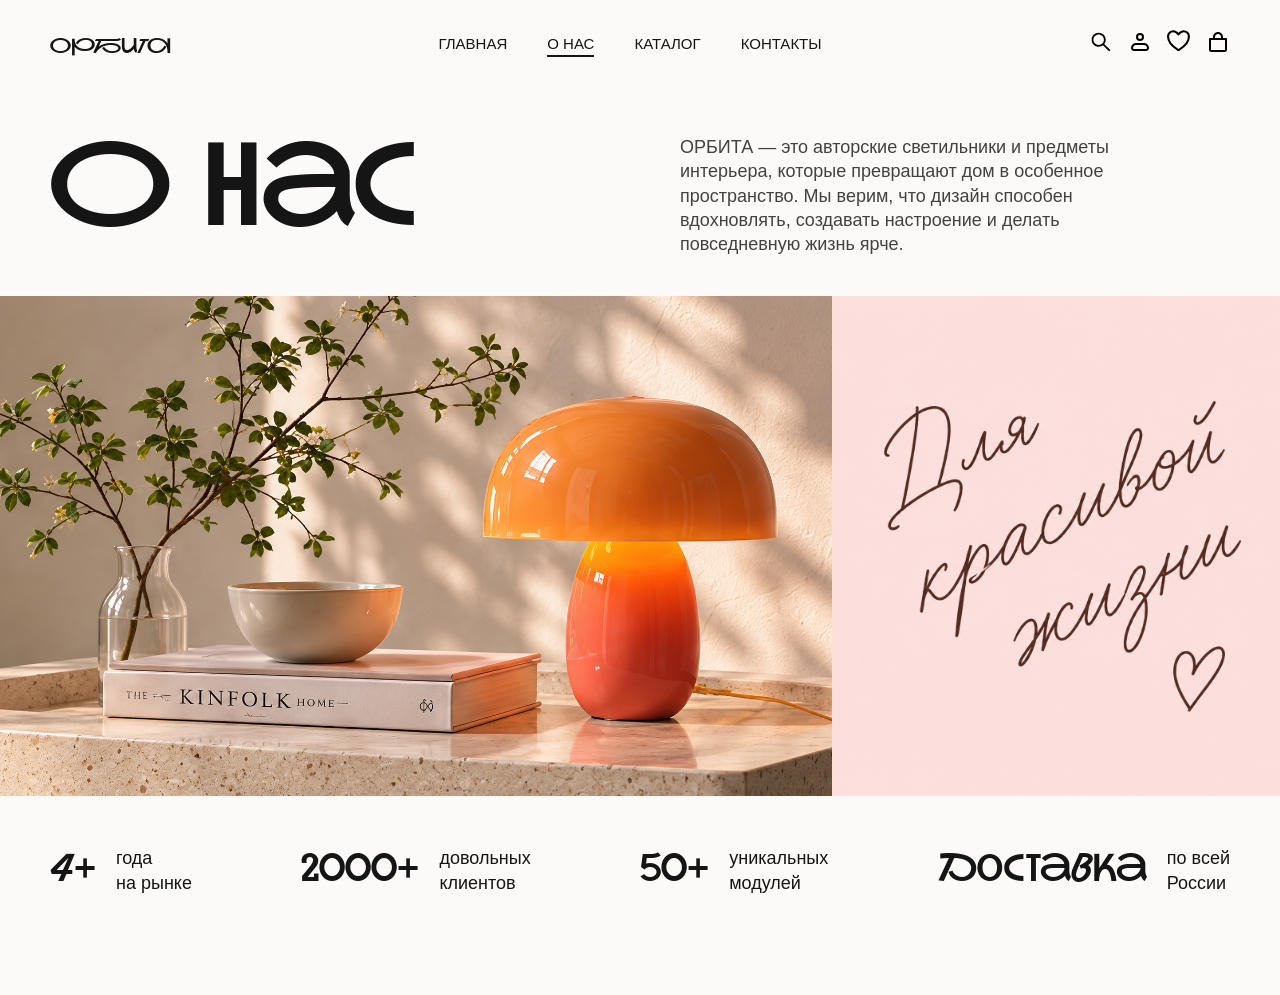
==== about.html @ 91ffb971 "first commit" ====
<!DOCTYPE html>
<html lang="en">
<head>
    <meta charset="UTF-8">
    <meta name="viewport" content="width=device-width, initial-scale=1.0">
    <link rel="stylesheet" href="./css/style.css">
    <title>Document</title>
</head>
<body>
    <header class="header">

        <a href="#" class="header-logo">
            Орбита
        </a>

        <button class="burger" type="button" aria-label="Открыть меню">
            <span class="burger-line"></span>
            <span class="burger-line"></span>
            <span class="burger-line"></span>
        </button>

        <nav class="header-menu">
            <ul class="header-menu-list">
                <li>
                    <a href="./index.html" class="header-menu-link title-small">Главная</a>
                </li>

                <li>
                    <a href="./about.html" class="header-menu-link title-small underlined">О нас</a>
                </li>

                <li>
                    <a href="./catalog.html" class="header-menu-link title-small">Каталог</a>
                </li>

                <li>
                    <a href="./contacts.html" class="header-menu-link title-small">Контакты</a>
                </li>
            </ul>
        </nav>

        <nav class="header-menu-icons">
            <ul class="header-menu-icons-list">
                <li class="header-menu-icons-item">
                    <a href="#" class="header-menu-icons-link">
                        <svg width="24" height="24" viewBox="0 0 16 16" fill="none" xmlns="http://www.w3.org/2000/svg">
                            <path d="M14.2125 13.3516L10.1547 9.29375C10.7844 8.47969 11.125 7.48438 11.125 6.4375C11.125 5.18438 10.6359 4.00937 9.75156 3.12344C8.86719 2.2375 7.68906 1.75 6.4375 1.75C5.18594 1.75 4.00781 2.23906 3.12344 3.12344C2.2375 4.00781 1.75 5.18438 1.75 6.4375C1.75 7.68906 2.23906 8.86719 3.12344 9.75156C4.00781 10.6375 5.18438 11.125 6.4375 11.125C7.48438 11.125 8.47813 10.7844 9.29219 10.1562L13.35 14.2125C13.3619 14.2244 13.376 14.2338 13.3916 14.2403C13.4071 14.2467 13.4238 14.2501 13.4406 14.2501C13.4575 14.2501 13.4741 14.2467 13.4897 14.2403C13.5052 14.2338 13.5194 14.2244 13.5312 14.2125L14.2125 13.5328C14.2244 13.5209 14.2338 13.5068 14.2403 13.4912C14.2467 13.4757 14.2501 13.459 14.2501 13.4422C14.2501 13.4254 14.2467 13.4087 14.2403 13.3931C14.2338 13.3776 14.2244 13.3635 14.2125 13.3516ZM8.9125 8.9125C8.25 9.57344 7.37187 9.9375 6.4375 9.9375C5.50313 9.9375 4.625 9.57344 3.9625 8.9125C3.30156 8.25 2.9375 7.37187 2.9375 6.4375C2.9375 5.50313 3.30156 4.62344 3.9625 3.9625C4.625 3.30156 5.50313 2.9375 6.4375 2.9375C7.37187 2.9375 8.25156 3.3 8.9125 3.9625C9.57344 4.625 9.9375 5.50313 9.9375 6.4375C9.9375 7.37187 9.57344 8.25156 8.9125 8.9125Z" fill="black"/>
                        </svg>
                    </a>
                </li>

                <li class="header-menu-icons-item">
                    <a href="#" class="header-menu-icons-link">
                        <svg width="24" height="24" viewBox="0 0 24 24" fill="none" xmlns="http://www.w3.org/2000/svg">
                            <path d="M4 18C4 16.9391 4.42143 15.9217 5.17157 15.1716C5.92172 14.4214 6.93913 14 8 14H16C17.0609 14 18.0783 14.4214 18.8284 15.1716C19.5786 15.9217 20 16.9391 20 18C20 18.5304 19.7893 19.0391 19.4142 19.4142C19.0391 19.7893 18.5304 20 18 20H6C5.46957 20 4.96086 19.7893 4.58579 19.4142C4.21071 19.0391 4 18.5304 4 18Z" stroke="black" stroke-width="2" stroke-linejoin="round"/>
                            <path d="M12 10C13.6569 10 15 8.65685 15 7C15 5.34315 13.6569 4 12 4C10.3431 4 9 5.34315 9 7C9 8.65685 10.3431 10 12 10Z" stroke="black" stroke-width="2"/>
                        </svg>
                    </a>
                </li>

                <li class="header-menu-icons-item">
                    <a href="#" class="header-menu-icons-link">
                        <svg width="24" height="22" viewBox="0 0 19 17" fill="none" xmlns="http://www.w3.org/2000/svg">
                            <path d="M4.95723 0.826218C2.67606 0.826218 0.826172 2.6571 0.826172 4.91596C0.826172 6.73941 1.54911 11.0671 8.66526 15.4419C8.79289 15.519 8.93916 15.5598 9.08828 15.5598C9.2374 15.5598 9.38367 15.519 9.5113 15.4419C16.6283 11.0671 17.3504 6.73941 17.3504 4.91596C17.3504 2.6571 15.5005 0.826218 13.2193 0.826218C10.9382 0.826218 9.08828 3.30485 9.08828 3.30485C9.08828 3.30485 7.23839 0.826218 4.95723 0.826218Z" stroke="black" stroke-width="1.65242" stroke-linecap="round" stroke-linejoin="round"/>
                        </svg>
                    </a>
                </li>

                <li class="header-menu-icons-item">
                    <a href="#" class="header-menu-icons-link">
                        <svg width="24" height="24" viewBox="0 0 24 24" fill="none" xmlns="http://www.w3.org/2000/svg">
                            <path d="M12 2C9.24 2 7 4.24 7 7V8H4C3.45 8 3 8.45 3 9V20C3 21.1 3.9 22 5 22H19C20.1 22 21 21.1 21 20V9C21 8.45 20.55 8 20 8H17V7C17 4.24 14.76 2 12 2ZM9 7C9 5.35 10.35 4 12 4C13.65 4 15 5.35 15 7V8H9V7ZM19 10V20H5V10H19Z" fill="black"/>
                        </svg>
                    </a>
                </li>
            </ul>
        </nav>

    </header>

    <main class="about-content">
        <div class="about-content-text content-box">
            <p class="about-content-title page-title">О нас</p>
            <p class="about-content-description description page-description">
                ОРБИТА — это авторские светильники и предметы интерьера, которые превращают дом в особенное пространство. Мы верим, что дизайн способен вдохновлять, создавать настроение и делать повседневную жизнь ярче.
            </p>
        </div>

        <div class="about-content-images">
            <img src="./images/about/1.png" alt="Лампа на столе" class="about-content-image">
            <img src="./images/about/2.png" alt="Записка 'Для красивой жизни'" class="about-content-image">
        </div>

        <ul class="about-content-statistics-list">
            <li class="about-content-statistics-item">
                <p class="about-content-statistics-result small-acsent-title">4+</p>
                <p class="about-content-statistics-text">года<br>на рынке</p>
            </li>

            <li class="about-content-statistics-item">
                <p class="about-content-statistics-result small-acsent-title">2000+</p>
                <p class="about-content-statistics-text">довольных<br>клиентов</p>
            </li>

            <li class="about-content-statistics-item">
                <p class="about-content-statistics-result small-acsent-title">50+</p>
                <p class="about-content-statistics-text">уникальных<br>модулей</p>
            </li>

            <li class="about-content-statistics-item">
                <p class="about-content-statistics-result small-acsent-title">Доставка</p>
                <p class="about-content-statistics-text">по всей<br>России</p>
            </li>
        </ul>
    </main>

    <!-- <footer class="footer">
        <div class="footer-body">

            <div class="footer-contacts">
                <p class="footer-contacts-title title-small">Контакты</p>
                <ul class="footer-contacts-list">
                    <li class="footer-contacts-item">
                        +7 977 777 77-77
                    </li>
                    <li class="footer-contacts-item">
                        orbita@orbita.ru
                    </li>
                    <li class="footer-contacts-item">
                        <address>Москва, ул. Орбитная, д. 7</address>
                    </li>
                </ul>
                <ul class="footer-soc1als-list">
                    <li class="footer-soc1als-item">
                        <a href="#" class="footer-soc1als-link">
                            <svg width="24" height="24" viewBox="0 0 24 24" fill="none" xmlns="http://www.w3.org/2000/svg">
                                <g clip-path="url(#clip0_20_12)">
                                    <path fill-rule="evenodd" clip-rule="evenodd" d="M23.45 5.948C23.616 5.402 23.45 5 22.655 5H20.03C19.362 5 19.054 5.347 18.887 5.73C18.887 5.73 17.552 8.926 15.661 11.002C15.049 11.604 14.771 11.795 14.437 11.795C14.27 11.795 14.019 11.604 14.019 11.057V5.948C14.019 5.292 13.835 5 13.279 5H9.151C8.734 5 8.483 5.304 8.483 5.593C8.483 6.214 9.429 6.358 9.526 8.106V11.904C9.526 12.737 9.373 12.888 9.039 12.888C8.149 12.888 5.984 9.677 4.699 6.003C4.45 5.288 4.198 5 3.527 5H0.9C0.15 5 0 5.347 0 5.73C0 6.412 0.89 9.8 4.145 14.281C6.315 17.341 9.37 19 12.153 19C13.822 19 14.028 18.632 14.028 17.997V15.684C14.028 14.947 14.186 14.8 14.715 14.8C15.105 14.8 15.772 14.992 17.33 16.467C19.11 18.216 19.403 19 20.405 19H23.03C23.78 19 24.156 18.632 23.94 17.904C23.702 17.18 22.852 16.129 21.725 14.882C21.113 14.172 20.195 13.407 19.916 13.024C19.527 12.533 19.638 12.314 19.916 11.877C19.916 11.877 23.116 7.451 23.449 5.948" fill="black"/>
                                </g>
                                <defs>
                                    <clipPath id="clip0_20_12">
                                        <rect width="24" height="24" fill="white"/>
                                    </clipPath>
                                </defs>
                            </svg>
                        </a>
                    </li>

                    <li class="footer-soc1als-item">
                        <a href="#" class="footer-soc1als-link">
                            <svg width="24" height="24" viewBox="0 0 24 24" fill="none" xmlns="http://www.w3.org/2000/svg">
                                <path fill-rule="evenodd" clip-rule="evenodd" d="M19.777 4.93003C20.0241 4.82602 20.2946 4.79015 20.5603 4.82614C20.826 4.86214 21.0771 4.96869 21.2877 5.13471C21.4982 5.30073 21.6604 5.52014 21.7574 5.77011C21.8543 6.02008 21.8825 6.29147 21.839 6.55603L19.571 20.313C19.351 21.64 17.895 22.401 16.678 21.74C15.66 21.187 14.148 20.335 12.788 19.446C12.108 19.001 10.025 17.576 10.281 16.562C10.501 15.695 14.001 12.437 16.001 10.5C16.786 9.73903 16.428 9.30003 15.501 10C13.199 11.738 9.50299 14.381 8.28099 15.125C7.20299 15.781 6.64099 15.893 5.96899 15.781C4.74299 15.577 3.60599 15.261 2.67799 14.876C1.42399 14.356 1.48499 12.632 2.67699 12.13L19.777 4.93003Z" fill="black"/>
                            </svg>
                        </a>
                    </li>

                    <li class="footer-soc1als-item">
                        <a href="#" class="footer-soc1als-link">
                            <svg width="24" height="24" viewBox="0 0 16 16" fill="none" xmlns="http://www.w3.org/2000/svg">
                                <path fill-rule="evenodd" clip-rule="evenodd" d="M8 1C4.14022 1 1 4.14022 1 8C1 11.0082 2.90753 13.5788 5.57628 14.5669C5.49942 13.8816 5.51148 12.7594 5.63831 12.216C5.75709 11.7056 6.40566 8.96341 6.40566 8.96341C6.40566 8.96341 6.20984 8.5713 6.20984 7.99219C6.20984 7.08213 6.73709 6.40312 7.3937 6.40312C7.95217 6.40312 8.22147 6.82241 8.22147 7.32475C8.22147 7.88648 7.86433 8.72556 7.67934 9.50322C7.52508 10.1548 8.00602 10.6861 8.64828 10.6861C9.81127 10.6861 10.7052 9.45967 10.7052 7.68967C10.7052 6.12302 9.57975 5.02748 7.97231 5.02748C6.11069 5.02748 5.01792 6.424 5.01792 7.86736C5.01792 8.42959 5.23436 9.03259 5.50491 9.36078C5.55825 9.4257 5.56606 9.48234 5.55022 9.54828C5.50062 9.75489 5.39041 10.1994 5.3685 10.2905C5.34006 10.4105 5.27361 10.4354 5.14978 10.3778C4.33237 9.99725 3.82147 8.80258 3.82147 7.84269C3.82147 5.77873 5.32092 3.88287 8.14519 3.88287C10.4153 3.88287 12.1792 5.50012 12.1792 7.66225C12.1792 9.91747 10.7571 11.7323 8.78369 11.7323C8.12055 11.7323 7.49739 11.3878 7.28423 10.9808C7.28423 10.9808 6.95606 12.2301 6.87627 12.5364C6.73856 13.0661 6.14909 14.1634 5.85319 14.6618C6.54672 14.8861 7.27112 15.0002 8 15C11.8599 15 15 11.8599 15 8C15 4.14022 11.8599 1 8 1Z" fill="black"/>
                            </svg>
                        </a>
                    </li>

                    <li class="footer-soc1als-item">
                        <a href="#" class="footer-soc1als-link">
                            <svg width="24" height="24" viewBox="0 0 24 24" fill="none" xmlns="http://www.w3.org/2000/svg">
                                <g clip-path="url(#clip0_20_20)">
                                    <mask id="mask0_20_20" style="mask-type:luminance" maskUnits="userSpaceOnUse" x="0" y="0" width="24" height="24">
                                        <path d="M0 0H24V24H0V0Z" fill="white"/>
                                    </mask>
                                    <g mask="url(#mask0_20_20)">
                                        <path d="M22 7H15V5H22V7ZM23.726 17C23.284 18.297 21.697 20 18.625 20C15.551 20 13.061 18.271 13.061 14.325C13.061 10.415 15.386 8.405 18.527 8.405C21.609 8.405 23.491 10.187 23.902 12.831C23.98 13.337 24.011 14.019 23.997 14.971H15.97C16.1 18.182 19.453 18.283 20.558 17H23.726ZM16.04 13H21.005C20.9 11.453 19.869 10.781 18.528 10.781C17.062 10.781 16.251 11.549 16.04 13ZM6.466 19.988H0V5.021H6.953C12.429 5.102 12.533 10.465 9.673 11.927C13.134 13.187 13.25 19.988 6.466 19.988ZM3 11H6.584C9.092 11 9.49 8 6.272 8H3V11ZM6.391 14H3V17.016H6.341C9.396 17.016 9.209 14 6.391 14Z" fill="black"/>
                                    </g>
                                </g>
                                <defs>
                                    <clipPath id="clip0_20_20">
                                        <rect width="24" height="24" fill="white"/>
                                    </clipPath>
                                </defs>
                            </svg>
                        </a>
                    </li>
                </ul>
            </div>

            <div class="footer-schedule">
                <p class="footer-schedule-title title-small">График работы</p>
                <ul class="footer-schedule-list">
                    <li class="footer-schedule-item">
                        <p class="footer-schedule-item-days">
                            Пн — Пт
                        </p>
                        <p class="footer-schedule-item-time">
                            10:00 — 20:00
                        </p>
                    </li>

                    <li class="footer-schedule-item">
                        <p class="footer-schedule-item-days">
                            Сб — Вс
                        </p>
                        <p class="footer-schedule-item-time">
                            11:00 — 19:00
                        </p>
                    </li>
                </ul>
            </div>

            <form class="footer-form">
                <p class="footer-form-title title-small">Подпишитесь на новости</p>
                <input
                type="text" 
                class="footer-form-input input" 
                placeholder="Ваш e-mail">
                <p class="footer-form-description">
                    Только красивые письма и анонсы новых коллекций
                </p>
            </form>
        </div>
    </footer> -->
</body>
</html>
---- css/style.css ----
@font-face {
    font-family: 'NauryzRedKeds';
    src: url('../fonts/NauryzRedKeds.ttf') format('truetype');
    font-weight: normal;
    font-style: normal;
    font-display: swap;
}

/**
  Нормализация блочной модели
 */
*,
*::before,
*::after {
  box-sizing: border-box;
}

/**
  Убираем внутренние отступы слева тегам списков,
  у которых есть атрибут class
 */
:where(ul, ol):where([class]) {
  padding-left: 0;
}

/**
  Убираем внешние отступы body и двум другим тегам,
  у которых есть атрибут class
 */
body,
:where(blockquote, figure):where([class]) {
  margin: 0;
}

/**
  Убираем внешние отступы вертикали нужным тегам,
  у которых есть атрибут class
 */
:where(
  h1,
  h2,
  h3,
  h4,
  h5,
  h6,
  p,
  ul,
  ol,
  dl
):where([class]) {
  margin-block: 0;
}

:where(dd[class]) {
  margin-left: 0;
}

/**
  Убираем стандартный маркер маркированному списку,
  у которого есть атрибут class
 */
:where(ul[class]) {
  list-style: none;
}

/**
  Упрощаем работу с изображениями
 */
img {
  display: block;
  max-width: 100%;
}

/**
  Наследуем свойства шрифт для полей ввода
 */
input,
textarea,
select,
button {
  font: inherit;
}

html {
  /**
    Пригодится в большинстве ситуаций
    (когда, например, нужно будет "прижать" футер к низу сайта)
   */
  height: 100%;
  /**
    Плавный скролл
   */
  scroll-behavior: smooth;
}

body {
  /**
    Пригодится в большинстве ситуаций
    (когда, например, нужно будет "прижать" футер к низу сайта)
   */
  min-height: 100%;
  /**
    Унифицированный интерлиньяж
   */
  line-height: 1.5;
}

/**
  Удаляем все анимации и переходы для людей,
  которые предпочитают их не использовать
 */
@media (prefers-reduced-motion: reduce) {
  * {
    animation-duration: 0.01ms !important;
    animation-iteration-count: 1 !important;
    transition-duration: 0.01ms !important;
    scroll-behavior: auto !important;
  }
}

:root {
    --color-light: #FBFAF8;
    --color-light-gray: #F1F2F0;
    --color-dark: #151515;
    --color-green: #BBC23F;

    --border-radius: 40px;

    --font-family-acsent: 'NauryzRedKeds', 'Arial', sans-serif;
    --font-family-base: 'Roboto', sans-serif;

    --padding-inline: 50px;
}

body {
    font-family: var(--font-family-base);
    font-weight: 300;
    font-size: 16px;
    line-height: 1.75;
    color: var(--color-dark);
    background-color: var(--color-light);
}

a {
    text-decoration: none;
    color: var(--color-dark);
}

.title {
    font-family: var(--font-family-acsent);
    font-size: clamp(45px, 3.9vw, 75px);
}

.title-small {
    text-transform: uppercase;
    font-size: 15px;

    transition:
        opacity 0.2s ease,
        transform 0.2s ease;
}

button {
    border: none;
}

address {
    font-style: normal;
}

input {
    border-radius: var(--border-radius);
    background-color: transparent;
    border: 1px solid var(--color-dark);
    padding: 12px 30px;

    font-family: var(--font-family-base);
    font-size: 20px;

    color: var(--color-light);

    border-radius: var(--border-radius);
}

input:not(:last-child) {
    margin-bottom: 10px;
}

.description {
    width: 90%;

    font-family: var(--font-family-base);
    font-size: clamp(18px, 1.3vw, 24px);
    line-height: 1.35;

    opacity: 0.8;
}

.small-acsent-title {
    line-height: 1;
    font-size: 25px;
    font-family: var(--font-family-acsent);
}

.button {
    padding: 12px 30px;

    font-family: var(--font-family-base);
    font-size: 20px;

    color: var(--color-light);
    background: var(--color-dark);

    border-radius: var(--border-radius);

    cursor: pointer;

    transition:
        transform 0.2s ease,
        opacity 0.2s ease;
}

.hero {
    min-height: 100svh;

    background-image: url('../images/main_background.png');
    background-position: bottom;
    background-size: cover;
    background-repeat: no-repeat;

    overflow: hidden;
}

.hero::before {
    content: "";

    position: absolute;
    inset: 0;

    background: linear-gradient(
        to right,
        rgba(251, 250, 248, 0.65) 0%,
        rgba(251, 250, 248, 0.30) 25%,
        transparent 45%
    );

    pointer-events: none;
}

.header {
    z-index: 100;
    display: flex;
    justify-content: space-between;

    /* background-color: rgb(from var(--color-light-gray) r g b / 0.6); */

    padding: 30px var(--padding-inline);

    text-transform: uppercase;
    margin-bottom: 20px;
}

.header-logo {
    top: 50%;
    font-family: var(--font-family-acsent);
    font-size: 20px;
    z-index: 20;

    white-space: nowrap;
}

.header-menu {
    position: static;
}

.header-menu-list {
    display: flex;
    align-items: center;
    white-space: nowrap;

    gap: 40px;
}

.header-menu-link:hover {
    opacity: 0.5;
}

.header-menu-icons-list {
    display: flex;
    gap: 15px;
}

.burger {
    display: none;
}

.banner {
    position: relative;
    z-index: 1;
}

.banner-body {
    position: relative;
    z-index: 1;

    display: flex;
    flex-direction: column;
    gap: 55px;

    align-items: flex-start;
    top: 40px;

    min-height: calc(100svh - 90px);

    padding: var(--padding-inline);
}

.banner-main-name {
    width: 90%;
    max-width: 26vw;

    font-family: var(--font-family-acsent);
    font-size: clamp(50px, 4.2vw, 80px);
    font-weight: normal;
    line-height: 1;
}

.banner-button:hover {
    transform: translateY(-2px);
}

.banner-button:active {
    transform: translateY(0);
}

.hero:not(:last-child) {
    margin-bottom: 100px;
}

.new-products {
    padding-inline: var(--padding-inline);
}

.new-products-header {
    display: flex;
    justify-content: space-between;
    align-items: center;
}

.underlined {
    position: relative;
    padding-bottom: 5px;
}

.underlined::after {
    content: '';
    position: absolute;

    width: 100%;
    height: 2px;
    background-color: var(--color-dark);
    bottom: 0;
    left: 0;
}

.new-products-cards:last-child,
.about-content-statistics-list,
.catalog-products {
    padding-bottom: 100px;
}

.new-products-cards-list {
    display: flex;
    gap: 40px;
}

.card {
    position: relative;
}

.card:hover {
    cursor: pointer;
}

.card-image {
    border-radius: 5px;
}

.card-image:not(:last-child) {
    margin-bottom: 15px;
}

.card-body {
    display: flex;
    flex-direction: column;
    gap: 10px;
}

.card-title {
    line-height: 1;
    font-size: 20px;
}

.card::after {
    content: '';
    position: absolute;

    right: 20px;
    top: 20px;

    background: url('../icons/heart.svg') center/contain no-repeat;
    opacity: 0.2;

    width: 25px;
    aspect-ratio: 1;
}

.new::before {
    content: 'New';
    position: absolute;

    left: 20px;
    top: 20px;

    background-color: var(--color-green);
    opacity: 0.8;
    color: var(--color-light);
    text-transform: uppercase;

    padding: 2px 10px;
    display: flex;
    align-items: center;
    justify-content: center;

    border-radius: var(--border-radius);
}

.new-products:not(:last-child) {
    margin-bottom: 100px;
}

.footer {
    padding-bottom: 50px;
}

.footer-body {
    display: grid;
    grid-template-columns: repeat(3, 1fr);
    padding-inline: var(--padding-inline);
    
}

.footer-contacts-title {
    text-transform: uppercase;
}

.footer-soc1als-list {
    display: flex;
    gap: 20px;
}

.footer-schedule-item {
    display: flex;
    gap: 40px;
}

.footer .title-small:not(:last-child) {
    margin-bottom: 20px;
}

.footer-contacts-list:not(:last-child) {
    margin-bottom: 20px;
}

.about-content,
.catalog-content {
    padding-top: 20px;
}

.about-content-images {
    display: flex;
    width: 100%;
    height: 500px;
}

.about-content-image {
    display: block;
    height: 100%;
    object-fit: cover;
}

.about-content-image:first-child {
    width: 65%;
}

.about-content-image:last-child {
    width: 35%;
}

.about-content-text,
.about-content-statistics-list {
    padding-inline: var(--padding-inline);
}

.content-box {
    display: grid;
    grid-template-columns: 2fr 2fr;
    gap: 80px;
    align-items: center;
    line-height: 1;
}

.content-box:not(:last-child) {
    margin-bottom: 40px;
}

.about-content-text:not(:last-child) {
    margin-bottom: 40px;
}

.page-title {
    white-space: nowrap;
    font-family: var(--font-family-acsent);
    font-size: clamp(60px, 9vw, 172px);
}

.about-content-statistics-list {
    display: flex;
    gap: 30px;
    justify-content: space-between;
    padding-top: 50px;
}

.about-content-statistics-item {
    display: flex;
    gap: 20px;
    align-items: center;
}

.about-content-statistics-text {
    line-height: 1.35;
    font-size: 18px;
}

.about-content-statistics-result {
    font-size: clamp(25px, 3vw, 58px);
}

.catalog-content {
    padding-inline: var(--padding-inline);
}

.catalog-buttons-list {
    display: flex;
    gap: 30px;
}

.catalog-button {
    white-space: nowrap;
    padding: 12px 30px;

    font-family: var(--font-family-base);
    font-size: 20px;

    color: var(--color-dark);
    background: var(--color-light-gray);

    border-radius: var(--border-radius);
    border: 1px solid var(--color-light-gray);

    cursor: pointer;

    transition:
        transform 0.2s ease,
        opacity 0.2s ease;
}

.catalog-button.toggled-button {
    background: var(--color-dark);

    border-radius: var(--border-radius);
    border: 1px solid var(--color-dark);
    color: var(--color-light);
}

.catalog-header {
    position: relative;
    padding-bottom: 40px;
}

.catalog-header:not(:last-child)::after {
    content: '';
    position: absolute;
    width: 100%;
    height: 3px;
    background-color: var(--color-light-gray);
    bottom: 0;
    left: 0;
}

.catalog-products {
    padding-top: 40px;
}

.catalog-products-cards-list {
    display: grid;
    grid-template-columns: repeat(4, 1fr);
    gap: 40px;
}

.modal {
    position: fixed;
    inset: 0;
    z-index: 100;
    display: flex;
    align-items: center;
    justify-content: center;
    padding: 24px;
    opacity: 0;
    visibility: hidden;
    pointer-events: none;
    transition: opacity .25s ease, visibility .25s ease;
}

.modal.is-open {
    opacity: 1;
    visibility: visible;
    pointer-events: auto;
}

.modal-overlay {
    position: absolute;
    inset: 0;
    background: rgba(21, 21, 21, .38);
    backdrop-filter: blur(3px);
}

.modal-window {
    position: relative;
    z-index: 1;

    display: grid;
    grid-template-columns: minmax(0, 1.35fr) minmax(360px, .95fr);
    grid-template-rows: auto auto;

    width: min(1180px, 100%);
    max-height: min(850px, calc(100svh - 48px));

    overflow: auto;

    background: var(--color-light);
    border-radius: 8px;

    box-shadow: 0 24px 80px rgba(0, 0, 0, .18);
}

.modal-close {
    position: absolute;
    top: 14px;
    right: 18px;
    z-index: 5;
    width: 40px;
    height: 40px;
    border: 0;
    background: transparent;
    font: 32px/1 Arial, sans-serif;
    cursor: pointer;
}

.modal-gallery {
    display: flex;
    align-items: center;
    justify-content: center;
    height: 600px;
    padding-block: 24px;
}

.modal-main-image {
    display: block;
    width: 90%;
    height: auto;
    background: var(--color-light);
}

.modal-bottom-image {
    grid-column: 1 / -1;

    display: block;

    width: 100%;
    height: auto;

    object-fit: cover;
}

.modal-product {
    padding: 30px 48px 34px 18px;
    overflow: auto;
}

.modal-category {
    margin: 0 0 4px;
    color: #aaa;
    font: 14px/1.2 Arial, sans-serif;
    text-transform: uppercase;
}

.modal-title {
    margin: 0;
    font-family: var(--font-family-acsent, 'NauryzRedKeds', Arial, sans-serif);
    font-size: clamp(52px, 5vw, 76px);
    line-height: .95;
    font-weight: 400;
}

.modal-price {
    margin: 8px 0 14px;
    font: 32px/1.1 Arial, sans-serif;
}

.modal-divider {
    height: 1px;
    background: #d7d7d3;
    margin-bottom: 16px;
}

.modal-description {
    max-width: 560px;
    margin: 0 0 26px;
    color: #888;
    font: 15px/1.45 Arial, sans-serif;
}

.modal-buy-row {
    display: flex;
    flex-direction: column;
    gap: 14px;
    align-items: flex-start;
    margin-bottom: 24px;
}

.modal-quantity {
    display: grid;
    grid-template-columns: 32px 28px 32px;
    align-items: center;
    justify-items: center;
    min-height: 50px;
    border: 1px solid #ddd;
}

.modal-quantity-button,
.modal-favorite {
    border: 0;
    background: transparent;
    cursor: pointer;
}

.modal-quantity-button {
    width: 32px;
    height: 48px;
    font-size: 18px;
}

#modal-quantity {
    font: 15px/1 Arial, sans-serif;
}

.modal-favorite.is-active {
    color: var(--color-green, #BBC23F);
}

.modal-accordion {
    display: flex;
    justify-content: space-between;
    align-items: center;
    width: 100%;
    min-height: 58px;
    padding: 0;
    border: 0;
    border-top: 1px solid #ddd;
    background: transparent;
    color: #666;
    font: 15px Arial, sans-serif;
    text-align: left;
    cursor: pointer;
}

.modal-accordion:last-of-type {
    border-bottom: 1px solid #ddd;
}

.modal-accordion-content {
    display: none;
    padding: 0 0 18px;
    color: #999;
    font: 14px/1.45 Arial, sans-serif;
}

.modal-accordion.is-open + .modal-accordion-content {
    display: block;
}

.modal-accordion.is-open > span:last-child {
    transform: rotate(45deg);
}

.catalog-filters {
    justify-content: space-between;
    padding-bottom: 40px;
}

.catalog-filters,
.catalog-filters-sort,
.catalog-filters-sort-item {
    display: flex;
}

.catalog-filters,
.catalog-filters-item,
.catalog-filters-sort-item {
    align-items: center;
}

.catalog-filters-list {
    display: flex;
    gap: 40px;
}

.catalog-filters-item {
    display: flex;
    gap: 15px;
}

.catalog-filters-item-name,
.catalog-filters-sort {
    line-height: 1;
    font-size: 20px;
}

.catalog-filters-item-name:hover {
    cursor: pointer;
}

.catalog-filters-sort-item {
    gap: 15px;
}

.catalog-filters-sort {
    gap: 40px;
    align-items: center;
}



@media (max-width: 1316px) {
    .new-products-cards-list,
    .catalog-products-cards-list {
        display: grid;
        grid-template-columns: repeat(2, 1fr);
        gap: 30px;
    }

    .new-products-card {
        max-width: none;
    }

    .catalog-buttons-list {
        flex-wrap: wrap;
    }
}

@media (max-width: 950px) {

    .hero {
        background: var(--color-light);
    }

    .hero::before {
        background: linear-gradient(
            to bottom,
            rgba(251, 250, 248, 0.75) 0%,
            rgba(251, 250, 248, 0.35) 45%,
            transparent 75%
        );
    }

    .header {
        padding: 25px 35px;
    }

    .header-menu-list {
        gap: 25px;
    }

    .banner-body {
        align-items: center;
        justify-content: center;

        min-height: calc(100svh - 80px);

        padding: 40px 35px;

        text-align: center;
    }

    .banner-main-name {
        width: 90%;
        max-width: 650px;
    }

    .banner-description {
        width: 80%;
        max-width: 500px;
    }

    .modal-window {
        grid-template-columns: 1fr;
        max-height: calc(100svh - 32px);
    }

    .modal-gallery {
        grid-template-rows: minmax(350px, 55svh) 180px;
    }

    .modal-product {
        padding: 24px;
    }

    .catalog-content-text {
        display: flex;
        flex-direction: column;
        gap: 30px;
    }

    .catalog-filters {
        flex-direction: column;
        gap: 30px;
    }
}

@media (max-width: 600px) {
    .hero {
        min-height: 100svh;

        background-position: 65% center;
    }

    .hero::before {
        background: linear-gradient(
            to bottom,
            rgba(251, 250, 248, 0.75) 0%,
            rgba(251, 250, 248, 0.35) 45%,
            transparent 70%
        );
    }

    .header {
        padding: 20px;
    }


    .header-logo {
        font-size: 20px;
    }

    .burger {
        position: relative;

        display: flex;
        flex-direction: column;
        align-items: center;
        justify-content: center;
        gap: 5px;

        width: 44px;
        height: 44px;

        padding: 0;

        background: transparent;
        cursor: pointer;

        z-index: 20;
    }

    .burger-line {
        display: block;

        width: 24px;
        height: 2px;

        background-color: var(--color-dark);

        transition: opacity 0.3s ease;
    }

    .header.menu-open .burger-line {
        opacity: 0;
    }

    .burger::before,
    .burger::after {
        content: "";

        position: absolute;

        width: 24px;
        height: 2px;

        background-color: var(--color-dark);

        opacity: 0;

        transition:
            transform 0.3s ease,
            opacity 0.3s ease;
    }

    .header.menu-open .burger::before,
    .header.menu-open .burger::after {
        opacity: 1;
    }

    .header.menu-open .burger::before {
        transform: rotate(45deg);
    }

    .header.menu-open .burger::after {
        transform: rotate(-45deg);
    }


    .header-menu {
        position: fixed;

        top: 0;
        right: 0;

        width: min(80%, 320px);
        height: 100svh;

        padding: 110px 30px 30px;

        background: var(--color-light);

        transform: translateX(100%);

        transition: transform 0.35s ease;

        z-index: 10;
    }

    .header-menu-list {
        display: flex;
        flex-direction: column;
        align-items: flex-start;

        gap: 25px;
    }

    .header-menu-link {
        font-size: 20px;
    }

    .banner-body {
        min-height: calc(100svh - 84px);

        padding: 40px 20px 60px;

        align-items: center;
        justify-content: center;

        text-align: center;
    }

    .banner-main-name {
        width: 100%;
        max-width: 500px;
        line-height: 0.95;
    }

    .banner-description {
        width: 100%;
        max-width: 400px;

        line-height: 1.4;

        opacity: 0.9;
    }

    .banner-main-name:not(:last-child),
    .banner-description:not(:last-child) {
        margin-bottom: 30px;
    }

    .banner-button {
        padding: 11px 22px;
        font-size: 17px;
    }

    .header-menu {
        position: fixed;

        top: 0;
        right: 0;

        width: min(80vw, 320px);
        height: 100svh;

        padding: 100px 30px 30px;

        background: var(--color-light);

        transform: translateX(100%);

        transition: transform 0.3s ease;

        z-index: 10;
    }

    .header-menu-list {
        display: flex;
        flex-direction: column;
        align-items: flex-start;

        gap: 25px;
    }

    .header-menu-link {
        font-size: 20px;
    }

    .header.menu-open .header-menu {
        transform: translateX(0);
    }

    .header.menu-open .burger-line {
        opacity: 0;
    }

    .header.menu-open .burger::before,
    .header.menu-open .burger::after {
        opacity: 1;
    }

    .header.menu-open .burger::before {
        transform: rotate(45deg);
    }

    .header.menu-open .burger::after {
        transform: rotate(-45deg);
    }

    .modal {
        padding: 0;
    }

    .modal-window {
        width: 100%;
        height: 100svh;
        max-height: none;
        border-radius: 0;
        overflow-y: auto;
    }

    .modal-gallery {
        grid-template-rows: minmax(300px, 55svh) 150px;
        gap: 10px;
        padding: 16px;
    }

    .modal-product {
        padding: 10px 16px 30px;
    }

    .modal-title {
        font-size: clamp(44px, 14vw, 64px);
    }

    .modal-price {
        font-size: 26px;
    }

    .modal-buy-row {
        grid-template-columns: 1fr 44px;
    }

    .modal-quantity {
        grid-column: 1 / -1;
        width: fit-content;
    }

    .modal-button {
        width: 100%;
    }

    .catalog-products-cards-list {
        display: flex;
        flex-direction: column;
        gap: 30px;
    }
}

@media (max-width: 635px) {
    .new-products-cards-list {
        display: flex;
        flex-direction: column;
    }

    .banner-main-name {
        max-width: 90%;
        font-size: 45px;
    }
}

@media (max-width: 400px) {
    .header {
        padding: 15px 20px;
    }

    .header-logo {
        font-size: 18px;
    }

    .banner-body {
        padding-inline: 20px;
    }

    .banner-main-name {
        font-size: 40px;
    }

    .banner-description {
        max-width: 320px;
        font-size: 16px;
    }

}
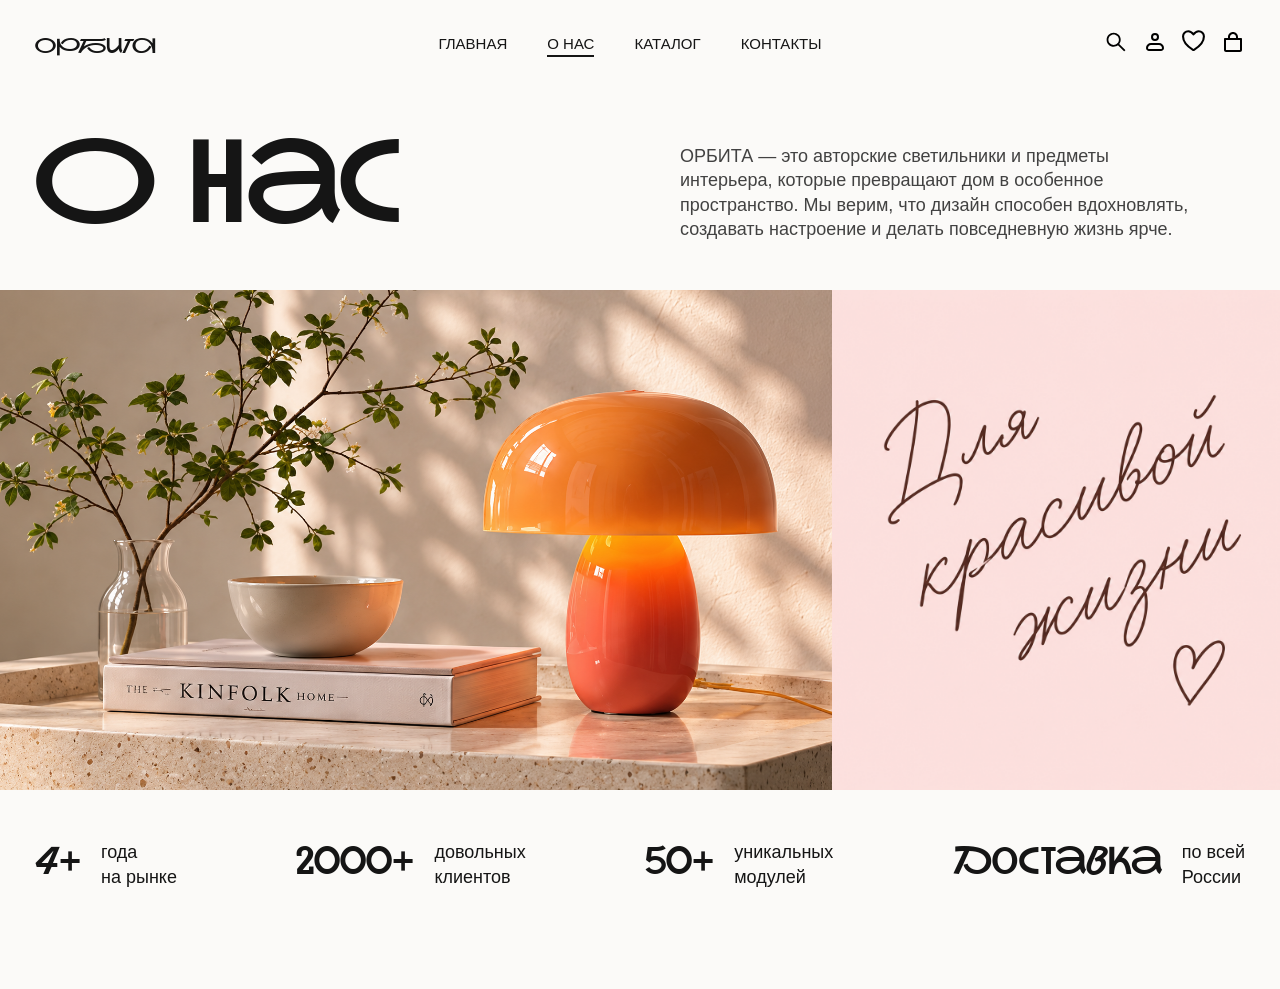
==== commit fd0f1fa0: "раздел контактов + адаптивы" ====
--- a/about.html
+++ b/about.html
@@ -3,8 +3,12 @@
 <head>
     <meta charset="UTF-8">
     <meta name="viewport" content="width=device-width, initial-scale=1.0">
+    <link rel="stylesheet" href="./css/normalize.css">
     <link rel="stylesheet" href="./css/style.css">
-    <title>Document</title>
+    <link rel="stylesheet" href="./css/modal.css">
+    <link rel="stylesheet" href="./css/footer.css">
+    <link rel="stylesheet" href="./css/media.css">
+    <title>О нас</title>
 </head>
 <body>
     <header class="header">
@@ -12,12 +16,6 @@
         <a href="#" class="header-logo">
             Орбита
         </a>
-
-        <button class="burger" type="button" aria-label="Открыть меню">
-            <span class="burger-line"></span>
-            <span class="burger-line"></span>
-            <span class="burger-line"></span>
-        </button>
 
         <nav class="header-menu">
             <ul class="header-menu-list">
--- a/css/style.css
+++ b/css/style.css
@@ -6,118 +6,6 @@
     font-display: swap;
 }
 
-/**
-  Нормализация блочной модели
- */
-*,
-*::before,
-*::after {
-  box-sizing: border-box;
-}
-
-/**
-  Убираем внутренние отступы слева тегам списков,
-  у которых есть атрибут class
- */
-:where(ul, ol):where([class]) {
-  padding-left: 0;
-}
-
-/**
-  Убираем внешние отступы body и двум другим тегам,
-  у которых есть атрибут class
- */
-body,
-:where(blockquote, figure):where([class]) {
-  margin: 0;
-}
-
-/**
-  Убираем внешние отступы вертикали нужным тегам,
-  у которых есть атрибут class
- */
-:where(
-  h1,
-  h2,
-  h3,
-  h4,
-  h5,
-  h6,
-  p,
-  ul,
-  ol,
-  dl
-):where([class]) {
-  margin-block: 0;
-}
-
-:where(dd[class]) {
-  margin-left: 0;
-}
-
-/**
-  Убираем стандартный маркер маркированному списку,
-  у которого есть атрибут class
- */
-:where(ul[class]) {
-  list-style: none;
-}
-
-/**
-  Упрощаем работу с изображениями
- */
-img {
-  display: block;
-  max-width: 100%;
-}
-
-/**
-  Наследуем свойства шрифт для полей ввода
- */
-input,
-textarea,
-select,
-button {
-  font: inherit;
-}
-
-html {
-  /**
-    Пригодится в большинстве ситуаций
-    (когда, например, нужно будет "прижать" футер к низу сайта)
-   */
-  height: 100%;
-  /**
-    Плавный скролл
-   */
-  scroll-behavior: smooth;
-}
-
-body {
-  /**
-    Пригодится в большинстве ситуаций
-    (когда, например, нужно будет "прижать" футер к низу сайта)
-   */
-  min-height: 100%;
-  /**
-    Унифицированный интерлиньяж
-   */
-  line-height: 1.5;
-}
-
-/**
-  Удаляем все анимации и переходы для людей,
-  которые предпочитают их не использовать
- */
-@media (prefers-reduced-motion: reduce) {
-  * {
-    animation-duration: 0.01ms !important;
-    animation-iteration-count: 1 !important;
-    transition-duration: 0.01ms !important;
-    scroll-behavior: auto !important;
-  }
-}
-
 :root {
     --color-light: #FBFAF8;
     --color-light-gray: #F1F2F0;
@@ -133,17 +21,18 @@
 }
 
 body {
+    color: var(--color-dark);
     font-family: var(--font-family-base);
     font-weight: 300;
     font-size: 16px;
     line-height: 1.75;
+    background-color: var(--color-light);
+    overflow-x: hidden;
+}
+
+a {
     color: var(--color-dark);
-    background-color: var(--color-light);
-}
-
-a {
     text-decoration: none;
-    color: var(--color-dark);
 }
 
 .title {
@@ -152,34 +41,30 @@
 }
 
 .title-small {
+    font-size: 15px;
     text-transform: uppercase;
-    font-size: 15px;
 
     transition:
         opacity 0.2s ease,
         transform 0.2s ease;
 }
 
-button {
-    border: none;
-}
-
 address {
     font-style: normal;
 }
 
 input {
+    border: 1px solid var(--color-dark);
     border-radius: var(--border-radius);
-    background-color: transparent;
-    border: 1px solid var(--color-dark);
+
+    border-radius: var(--border-radius);
     padding: 12px 30px;
+
+    color: var(--color-light);
 
     font-family: var(--font-family-base);
     font-size: 20px;
-
-    color: var(--color-light);
-
-    border-radius: var(--border-radius);
+    background-color: transparent;
 }
 
 input:not(:last-child) {
@@ -188,47 +73,60 @@
 
 .description {
     width: 90%;
+
+    opacity: 0.8;
 
     font-family: var(--font-family-base);
     font-size: clamp(18px, 1.3vw, 24px);
     line-height: 1.35;
-
-    opacity: 0.8;
 }
 
 .small-acsent-title {
+    font-family: var(--font-family-acsent);
+    font-size: 25px;
     line-height: 1;
-    font-size: 25px;
-    font-family: var(--font-family-acsent);
 }
 
 .button {
+    border: none;
+
+    border-radius: var(--border-radius);
     padding: 12px 30px;
+
+    color: var(--color-light);
 
     font-family: var(--font-family-base);
     font-size: 20px;
-
-    color: var(--color-light);
     background: var(--color-dark);
-
-    border-radius: var(--border-radius);
-
-    cursor: pointer;
 
     transition:
         transform 0.2s ease,
         opacity 0.2s ease;
+
+    cursor: pointer;
+}
+
+.button:hover,
+.catalog-button:hover {
+    opacity: 0.9;
+    transform: translateY(-2px);
+}
+
+.button:active,
+.catalog-button:active {
+    transform: translateY(0);
 }
 
 .hero {
+    position: relative;
     min-height: 100svh;
 
+    overflow: hidden;
+
     background-image: url('../images/main_background.png');
+    background-repeat: no-repeat;
     background-position: bottom;
     background-size: cover;
-    background-repeat: no-repeat;
-
-    overflow: hidden;
 }
 
 .hero::before {
@@ -251,20 +149,20 @@
     z-index: 100;
     display: flex;
     justify-content: space-between;
+    margin-bottom: 20px;
 
     /* background-color: rgb(from var(--color-light-gray) r g b / 0.6); */
 
     padding: 30px var(--padding-inline);
 
     text-transform: uppercase;
-    margin-bottom: 20px;
 }
 
 .header-logo {
     top: 50%;
+    z-index: 20;
     font-family: var(--font-family-acsent);
     font-size: 20px;
-    z-index: 20;
 
     white-space: nowrap;
 }
@@ -276,9 +174,9 @@
 .header-menu-list {
     display: flex;
     align-items: center;
+
+    gap: 40px;
     white-space: nowrap;
-
-    gap: 40px;
 }
 
 .header-menu-link:hover {
@@ -288,10 +186,6 @@
 .header-menu-icons-list {
     display: flex;
     gap: 15px;
-}
-
-.burger {
-    display: none;
 }
 
 .banner {
@@ -301,14 +195,14 @@
 
 .banner-body {
     position: relative;
+    top: 40px;
     z-index: 1;
 
     display: flex;
     flex-direction: column;
+
+    align-items: flex-start;
     gap: 55px;
-
-    align-items: flex-start;
-    top: 40px;
 
     min-height: calc(100svh - 90px);
 
@@ -320,17 +214,9 @@
     max-width: 26vw;
 
     font-family: var(--font-family-acsent);
+    font-weight: normal;
     font-size: clamp(50px, 4.2vw, 80px);
-    font-weight: normal;
     line-height: 1;
-}
-
-.banner-button:hover {
-    transform: translateY(-2px);
-}
-
-.banner-button:active {
-    transform: translateY(0);
 }
 
 .hero:not(:last-child) {
@@ -355,23 +241,16 @@
 .underlined::after {
     content: '';
     position: absolute;
+    bottom: 0;
+    left: 0;
 
     width: 100%;
     height: 2px;
     background-color: var(--color-dark);
-    bottom: 0;
-    left: 0;
-}
-
-.new-products-cards:last-child,
-.about-content-statistics-list,
-.catalog-products {
+}
+
+.about-content-statistics-list {
     padding-bottom: 100px;
-}
-
-.new-products-cards-list {
-    display: flex;
-    gap: 40px;
 }
 
 .card {
@@ -397,83 +276,47 @@
 }
 
 .card-title {
+    font-size: 20px;
     line-height: 1;
-    font-size: 20px;
 }
 
 .card::after {
     content: '';
     position: absolute;
+    top: 20px;
 
     right: 20px;
-    top: 20px;
+
+    width: 25px;
+    opacity: 0.2;
 
     background: url('../icons/heart.svg') center/contain no-repeat;
-    opacity: 0.2;
-
-    width: 25px;
     aspect-ratio: 1;
 }
 
 .new::before {
     content: 'New';
     position: absolute;
+    top: 20px;
 
     left: 20px;
-    top: 20px;
-
-    background-color: var(--color-green);
+    display: flex;
+    justify-content: center;
+    align-items: center;
+
+    border-radius: var(--border-radius);
+
+    padding: 2px 10px;
     opacity: 0.8;
     color: var(--color-light);
     text-transform: uppercase;
 
-    padding: 2px 10px;
-    display: flex;
-    align-items: center;
-    justify-content: center;
-
-    border-radius: var(--border-radius);
-}
-
-.new-products:not(:last-child) {
-    margin-bottom: 100px;
-}
-
-.footer {
-    padding-bottom: 50px;
-}
-
-.footer-body {
-    display: grid;
-    grid-template-columns: repeat(3, 1fr);
-    padding-inline: var(--padding-inline);
-    
-}
-
-.footer-contacts-title {
-    text-transform: uppercase;
-}
-
-.footer-soc1als-list {
-    display: flex;
-    gap: 20px;
-}
-
-.footer-schedule-item {
-    display: flex;
-    gap: 40px;
-}
-
-.footer .title-small:not(:last-child) {
-    margin-bottom: 20px;
-}
-
-.footer-contacts-list:not(:last-child) {
-    margin-bottom: 20px;
+    background-color: var(--color-green);
 }
 
 .about-content,
-.catalog-content {
+.catalog-content,
+.contacts-content {
     padding-top: 20px;
 }
 
@@ -505,8 +348,8 @@
 .content-box {
     display: grid;
     grid-template-columns: 2fr 2fr;
+    align-items: center;
     gap: 80px;
-    align-items: center;
     line-height: 1;
 }
 
@@ -519,27 +362,27 @@
 }
 
 .page-title {
-    white-space: nowrap;
     font-family: var(--font-family-acsent);
     font-size: clamp(60px, 9vw, 172px);
+    white-space: nowrap;
 }
 
 .about-content-statistics-list {
     display: flex;
+    justify-content: space-between;
     gap: 30px;
-    justify-content: space-between;
     padding-top: 50px;
 }
 
 .about-content-statistics-item {
     display: flex;
+    align-items: center;
     gap: 20px;
-    align-items: center;
 }
 
 .about-content-statistics-text {
+    font-size: 18px;
     line-height: 1.35;
-    font-size: 18px;
 }
 
 .about-content-statistics-result {
@@ -556,31 +399,31 @@
 }
 
 .catalog-button {
-    white-space: nowrap;
+    border: 1px solid var(--color-light-gray);
+
+    border-radius: var(--border-radius);
     padding: 12px 30px;
+
+    color: var(--color-dark);
 
     font-family: var(--font-family-base);
     font-size: 20px;
-
-    color: var(--color-dark);
     background: var(--color-light-gray);
-
-    border-radius: var(--border-radius);
-    border: 1px solid var(--color-light-gray);
-
-    cursor: pointer;
 
     transition:
         transform 0.2s ease,
         opacity 0.2s ease;
-}
-
-.catalog-button.toggled-button {
+
+    cursor: pointer;
+    white-space: nowrap;
+}
+
+.button.toggled-button {
+    border: 1px solid var(--color-dark);
+
+    border-radius: var(--border-radius);
+    color: var(--color-light);
     background: var(--color-dark);
-
-    border-radius: var(--border-radius);
-    border: 1px solid var(--color-dark);
-    color: var(--color-light);
 }
 
 .catalog-header {
@@ -591,11 +434,11 @@
 .catalog-header:not(:last-child)::after {
     content: '';
     position: absolute;
+    bottom: 0;
+    left: 0;
     width: 100%;
     height: 3px;
     background-color: var(--color-light-gray);
-    bottom: 0;
-    left: 0;
 }
 
 .catalog-products {
@@ -606,202 +449,7 @@
     display: grid;
     grid-template-columns: repeat(4, 1fr);
     gap: 40px;
-}
-
-.modal {
-    position: fixed;
-    inset: 0;
-    z-index: 100;
-    display: flex;
-    align-items: center;
-    justify-content: center;
-    padding: 24px;
-    opacity: 0;
-    visibility: hidden;
-    pointer-events: none;
-    transition: opacity .25s ease, visibility .25s ease;
-}
-
-.modal.is-open {
-    opacity: 1;
-    visibility: visible;
-    pointer-events: auto;
-}
-
-.modal-overlay {
-    position: absolute;
-    inset: 0;
-    background: rgba(21, 21, 21, .38);
-    backdrop-filter: blur(3px);
-}
-
-.modal-window {
-    position: relative;
-    z-index: 1;
-
-    display: grid;
-    grid-template-columns: minmax(0, 1.35fr) minmax(360px, .95fr);
-    grid-template-rows: auto auto;
-
-    width: min(1180px, 100%);
-    max-height: min(850px, calc(100svh - 48px));
-
-    overflow: auto;
-
-    background: var(--color-light);
-    border-radius: 8px;
-
-    box-shadow: 0 24px 80px rgba(0, 0, 0, .18);
-}
-
-.modal-close {
-    position: absolute;
-    top: 14px;
-    right: 18px;
-    z-index: 5;
-    width: 40px;
-    height: 40px;
-    border: 0;
-    background: transparent;
-    font: 32px/1 Arial, sans-serif;
-    cursor: pointer;
-}
-
-.modal-gallery {
-    display: flex;
-    align-items: center;
-    justify-content: center;
-    height: 600px;
-    padding-block: 24px;
-}
-
-.modal-main-image {
-    display: block;
-    width: 90%;
-    height: auto;
-    background: var(--color-light);
-}
-
-.modal-bottom-image {
-    grid-column: 1 / -1;
-
-    display: block;
-
-    width: 100%;
-    height: auto;
-
-    object-fit: cover;
-}
-
-.modal-product {
-    padding: 30px 48px 34px 18px;
-    overflow: auto;
-}
-
-.modal-category {
-    margin: 0 0 4px;
-    color: #aaa;
-    font: 14px/1.2 Arial, sans-serif;
-    text-transform: uppercase;
-}
-
-.modal-title {
-    margin: 0;
-    font-family: var(--font-family-acsent, 'NauryzRedKeds', Arial, sans-serif);
-    font-size: clamp(52px, 5vw, 76px);
-    line-height: .95;
-    font-weight: 400;
-}
-
-.modal-price {
-    margin: 8px 0 14px;
-    font: 32px/1.1 Arial, sans-serif;
-}
-
-.modal-divider {
-    height: 1px;
-    background: #d7d7d3;
-    margin-bottom: 16px;
-}
-
-.modal-description {
-    max-width: 560px;
-    margin: 0 0 26px;
-    color: #888;
-    font: 15px/1.45 Arial, sans-serif;
-}
-
-.modal-buy-row {
-    display: flex;
-    flex-direction: column;
-    gap: 14px;
-    align-items: flex-start;
-    margin-bottom: 24px;
-}
-
-.modal-quantity {
-    display: grid;
-    grid-template-columns: 32px 28px 32px;
-    align-items: center;
-    justify-items: center;
-    min-height: 50px;
-    border: 1px solid #ddd;
-}
-
-.modal-quantity-button,
-.modal-favorite {
-    border: 0;
-    background: transparent;
-    cursor: pointer;
-}
-
-.modal-quantity-button {
-    width: 32px;
-    height: 48px;
-    font-size: 18px;
-}
-
-#modal-quantity {
-    font: 15px/1 Arial, sans-serif;
-}
-
-.modal-favorite.is-active {
-    color: var(--color-green, #BBC23F);
-}
-
-.modal-accordion {
-    display: flex;
-    justify-content: space-between;
-    align-items: center;
-    width: 100%;
-    min-height: 58px;
-    padding: 0;
-    border: 0;
-    border-top: 1px solid #ddd;
-    background: transparent;
-    color: #666;
-    font: 15px Arial, sans-serif;
-    text-align: left;
-    cursor: pointer;
-}
-
-.modal-accordion:last-of-type {
-    border-bottom: 1px solid #ddd;
-}
-
-.modal-accordion-content {
-    display: none;
-    padding: 0 0 18px;
-    color: #999;
-    font: 14px/1.45 Arial, sans-serif;
-}
-
-.modal-accordion.is-open + .modal-accordion-content {
-    display: block;
-}
-
-.modal-accordion.is-open > span:last-child {
-    transform: rotate(45deg);
+    padding-bottom: 100px;
 }
 
 .catalog-filters {
@@ -833,8 +481,8 @@
 
 .catalog-filters-item-name,
 .catalog-filters-sort {
+    font-size: 20px;
     line-height: 1;
-    font-size: 20px;
 }
 
 .catalog-filters-item-name:hover {
@@ -846,393 +494,183 @@
 }
 
 .catalog-filters-sort {
+    align-items: center;
     gap: 40px;
-    align-items: center;
-}
-
-
-
-@media (max-width: 1316px) {
-    .new-products-cards-list,
-    .catalog-products-cards-list {
-        display: grid;
-        grid-template-columns: repeat(2, 1fr);
-        gap: 30px;
-    }
-
-    .new-products-card {
-        max-width: none;
-    }
-
-    .catalog-buttons-list {
-        flex-wrap: wrap;
-    }
-}
-
-@media (max-width: 950px) {
-
-    .hero {
-        background: var(--color-light);
-    }
-
-    .hero::before {
-        background: linear-gradient(
-            to bottom,
-            rgba(251, 250, 248, 0.75) 0%,
-            rgba(251, 250, 248, 0.35) 45%,
-            transparent 75%
-        );
-    }
-
-    .header {
-        padding: 25px 35px;
-    }
-
-    .header-menu-list {
-        gap: 25px;
-    }
-
-    .banner-body {
-        align-items: center;
-        justify-content: center;
-
-        min-height: calc(100svh - 80px);
-
-        padding: 40px 35px;
-
-        text-align: center;
-    }
-
-    .banner-main-name {
-        width: 90%;
-        max-width: 650px;
-    }
-
-    .banner-description {
-        width: 80%;
-        max-width: 500px;
-    }
-
-    .modal-window {
-        grid-template-columns: 1fr;
-        max-height: calc(100svh - 32px);
-    }
-
-    .modal-gallery {
-        grid-template-rows: minmax(350px, 55svh) 180px;
-    }
-
-    .modal-product {
-        padding: 24px;
-    }
-
-    .catalog-content-text {
-        display: flex;
-        flex-direction: column;
-        gap: 30px;
-    }
-
-    .catalog-filters {
-        flex-direction: column;
-        gap: 30px;
-    }
-}
-
-@media (max-width: 600px) {
-    .hero {
-        min-height: 100svh;
-
-        background-position: 65% center;
-    }
-
-    .hero::before {
-        background: linear-gradient(
-            to bottom,
-            rgba(251, 250, 248, 0.75) 0%,
-            rgba(251, 250, 248, 0.35) 45%,
-            transparent 70%
-        );
-    }
-
-    .header {
-        padding: 20px;
-    }
-
-
-    .header-logo {
-        font-size: 20px;
-    }
-
-    .burger {
-        position: relative;
-
-        display: flex;
-        flex-direction: column;
-        align-items: center;
-        justify-content: center;
-        gap: 5px;
-
-        width: 44px;
-        height: 44px;
-
-        padding: 0;
-
-        background: transparent;
-        cursor: pointer;
-
-        z-index: 20;
-    }
-
-    .burger-line {
-        display: block;
-
-        width: 24px;
-        height: 2px;
-
-        background-color: var(--color-dark);
-
-        transition: opacity 0.3s ease;
-    }
-
-    .header.menu-open .burger-line {
-        opacity: 0;
-    }
-
-    .burger::before,
-    .burger::after {
-        content: "";
-
-        position: absolute;
-
-        width: 24px;
-        height: 2px;
-
-        background-color: var(--color-dark);
-
-        opacity: 0;
-
-        transition:
-            transform 0.3s ease,
-            opacity 0.3s ease;
-    }
-
-    .header.menu-open .burger::before,
-    .header.menu-open .burger::after {
-        opacity: 1;
-    }
-
-    .header.menu-open .burger::before {
-        transform: rotate(45deg);
-    }
-
-    .header.menu-open .burger::after {
-        transform: rotate(-45deg);
-    }
-
-
-    .header-menu {
-        position: fixed;
-
-        top: 0;
-        right: 0;
-
-        width: min(80%, 320px);
-        height: 100svh;
-
-        padding: 110px 30px 30px;
-
-        background: var(--color-light);
-
-        transform: translateX(100%);
-
-        transition: transform 0.35s ease;
-
-        z-index: 10;
-    }
-
-    .header-menu-list {
-        display: flex;
-        flex-direction: column;
-        align-items: flex-start;
-
-        gap: 25px;
-    }
-
-    .header-menu-link {
-        font-size: 20px;
-    }
-
-    .banner-body {
-        min-height: calc(100svh - 84px);
-
-        padding: 40px 20px 60px;
-
-        align-items: center;
-        justify-content: center;
-
-        text-align: center;
-    }
-
-    .banner-main-name {
-        width: 100%;
-        max-width: 500px;
-        line-height: 0.95;
-    }
-
-    .banner-description {
-        width: 100%;
-        max-width: 400px;
-
-        line-height: 1.4;
-
-        opacity: 0.9;
-    }
-
-    .banner-main-name:not(:last-child),
-    .banner-description:not(:last-child) {
-        margin-bottom: 30px;
-    }
-
-    .banner-button {
-        padding: 11px 22px;
-        font-size: 17px;
-    }
-
-    .header-menu {
-        position: fixed;
-
-        top: 0;
-        right: 0;
-
-        width: min(80vw, 320px);
-        height: 100svh;
-
-        padding: 100px 30px 30px;
-
-        background: var(--color-light);
-
-        transform: translateX(100%);
-
-        transition: transform 0.3s ease;
-
-        z-index: 10;
-    }
-
-    .header-menu-list {
-        display: flex;
-        flex-direction: column;
-        align-items: flex-start;
-
-        gap: 25px;
-    }
-
-    .header-menu-link {
-        font-size: 20px;
-    }
-
-    .header.menu-open .header-menu {
-        transform: translateX(0);
-    }
-
-    .header.menu-open .burger-line {
-        opacity: 0;
-    }
-
-    .header.menu-open .burger::before,
-    .header.menu-open .burger::after {
-        opacity: 1;
-    }
-
-    .header.menu-open .burger::before {
-        transform: rotate(45deg);
-    }
-
-    .header.menu-open .burger::after {
-        transform: rotate(-45deg);
-    }
-
-    .modal {
-        padding: 0;
-    }
-
-    .modal-window {
-        width: 100%;
-        height: 100svh;
-        max-height: none;
-        border-radius: 0;
-        overflow-y: auto;
-    }
-
-    .modal-gallery {
-        grid-template-rows: minmax(300px, 55svh) 150px;
-        gap: 10px;
-        padding: 16px;
-    }
-
-    .modal-product {
-        padding: 10px 16px 30px;
-    }
-
-    .modal-title {
-        font-size: clamp(44px, 14vw, 64px);
-    }
-
-    .modal-price {
-        font-size: 26px;
-    }
-
-    .modal-buy-row {
-        grid-template-columns: 1fr 44px;
-    }
-
-    .modal-quantity {
-        grid-column: 1 / -1;
-        width: fit-content;
-    }
-
-    .modal-button {
-        width: 100%;
-    }
-
-    .catalog-products-cards-list {
-        display: flex;
-        flex-direction: column;
-        gap: 30px;
-    }
-}
-
-@media (max-width: 635px) {
-    .new-products-cards-list {
-        display: flex;
-        flex-direction: column;
-    }
-
-    .banner-main-name {
-        max-width: 90%;
-        font-size: 45px;
-    }
-}
-
-@media (max-width: 400px) {
-    .header {
-        padding: 15px 20px;
-    }
-
-    .header-logo {
-        font-size: 18px;
-    }
-
-    .banner-body {
-        padding-inline: 20px;
-    }
-
-    .banner-main-name {
-        font-size: 40px;
-    }
-
-    .banner-description {
-        max-width: 320px;
-        font-size: 16px;
-    }
-
-}+}
+
+.catalog-products-card {
+    transition: transform 0.3s ease, box-shadow 0.3s ease;
+    cursor: pointer;
+}
+
+.catalog-products-card:hover {
+    transform: translateY(-6px);
+}
+
+.catalog-products-card-image {
+    transition: transform 0.4s ease;
+}
+
+.catalog-products-card:hover .catalog-products-card-image {
+    transform: scale(1.04);
+}
+
+.catalog-products-card {
+    overflow: hidden;
+}
+
+.contacts-content {
+    padding-inline: var(--padding-inline);
+}
+
+.contacts-soc1als-list {
+    display: flex;
+    justify-content: space-between;
+    align-items: center;
+}
+
+.contacts-soc1als-item {
+    border-radius: 15px;
+    padding: 10px 20px;
+}
+
+.contacts-soc1als-item-name {
+    text-transform: uppercase;
+    font-weight: 500;
+}
+
+.contacts-soc1als-schedule-item {
+    display: flex;
+    gap: 20px;
+}
+
+.contacts-form {
+    padding: 60px 0 100px;
+}
+
+.contacts-form-wrapper {
+    display: grid;
+    grid-template-columns: 1fr 1fr;
+    gap: 30px;
+
+    width: 100%;
+}
+
+.contacts-form-image {
+    display: block;
+
+    width: 100%;
+    height: 100%;
+    min-height: 600px;
+
+    border-radius: 30px;
+
+    object-fit: cover;
+}
+
+.contacts-form-body {
+    display: flex;
+    flex-direction: column;
+
+    width: 100%;
+    box-sizing: border-box;
+
+    border: 1px solid var(--color-light-gray);
+    border-radius: 30px;
+    padding: 35px;
+
+    background-color: var(--color-light);
+}
+
+.contacts-form-title {
+    margin: 0 0 5px;
+
+    font-family: var(--font-family-base);
+    font-size: clamp(40px, 5vw, 60px);
+    font-weight: 400;
+    line-height: 1.1;
+}
+
+.contacts-form-description {
+    margin: 0 0 30px;
+
+    color: rgba(21, 21, 21, 0.55);
+    font-size: 16px;
+    line-height: 1.35;
+}
+
+.contacts-form-input {
+    width: 100%;
+    min-height: 54px;
+    box-sizing: border-box;
+
+    border: 1px solid var(--color-light-gray);
+    border-radius: 15px;
+    padding: 14px 18px;
+
+    color: var(--color-dark);
+    font-family: var(--font-family-base);
+    font-size: 16px;
+    font-weight: 300;
+
+    background-color: transparent;
+    outline: none;
+
+    transition:
+        border-color 0.2s ease,
+        background-color 0.2s ease;
+}
+
+.contacts-form-input:not(:last-child) {
+    margin-bottom: 15px;
+}
+
+.contacts-form-input::placeholder {
+    color: rgba(21, 21, 21, 0.45);
+}
+
+.contacts-form-input:focus {
+    border-color: rgba(21, 21, 21, 0.35);
+}
+
+.contacts-form select {
+    appearance: none;
+
+    background-image: url("data:image/svg+xml,%3Csvg xmlns='http://www.w3.org/2000/svg' width='16' height='16' viewBox='0 0 16 16' fill='none'%3E%3Cpath d='M4 6L8 10L12 6' stroke='%23151515' stroke-width='1.5' stroke-linecap='round' stroke-linejoin='round'/%3E%3C/svg%3E");
+    background-repeat: no-repeat;
+    background-position: right 18px center;
+    padding-right: 45px;
+}
+
+.contacts-form-textarea {
+    min-height: 155px;
+    resize: vertical;
+}
+
+.contacts-form-button {
+    display: flex;
+    justify-content: center;
+    align-items: center;
+    gap: 20px;
+
+    width: 100%;
+    margin-top: 15px;
+    padding: 15px 25px;
+
+    font-size: 16px;
+}
+
+.contacts-form-button span {
+    font-size: 24px;
+    line-height: 1;
+}
+
+.contacts-form-policy {
+    margin: 20px 0 0;
+
+    color: rgba(21, 21, 21, 0.5);
+    font-size: 13px;
+    line-height: 1.4;
+    text-align: center;
+}
+
--- a/css/modal.css
+++ b/css/modal.css
@@ -0,0 +1,196 @@
+
+.modal {
+    position: fixed;
+    inset: 0;
+    z-index: 100;
+    display: flex;
+    align-items: center;
+    justify-content: center;
+    padding: 24px;
+    opacity: 0;
+    visibility: hidden;
+    pointer-events: none;
+    transition: opacity .25s ease, visibility .25s ease;
+}
+
+.modal.is-open {
+    opacity: 1;
+    visibility: visible;
+    pointer-events: auto;
+}
+
+.modal-overlay {
+    position: absolute;
+    inset: 0;
+    background: rgba(21, 21, 21, .38);
+    backdrop-filter: blur(3px);
+}
+
+.modal-window {
+    position: relative;
+    z-index: 1;
+
+    display: grid;
+    grid-template-columns: minmax(0, 1.35fr) minmax(360px, .95fr);
+    grid-template-rows: auto auto;
+
+    width: min(1180px, 100%);
+    max-height: min(850px, calc(100svh - 48px));
+
+    overflow: auto;
+
+    background: var(--color-light);
+    border-radius: 8px;
+
+    box-shadow: 0 24px 80px rgba(0, 0, 0, .18);
+}
+
+.modal-close {
+    position: absolute;
+    top: 14px;
+    right: 18px;
+    z-index: 5;
+    width: 40px;
+    height: 40px;
+    border: 0;
+    background: transparent;
+    font: 32px/1 Arial, sans-serif;
+    cursor: pointer;
+}
+
+.modal-gallery {
+    display: flex;
+    align-items: center;
+    justify-content: center;
+    height: 600px;
+    padding-block: 24px;
+}
+
+.modal-main-image {
+    display: block;
+    width: 90%;
+    height: auto;
+    background: var(--color-light);
+}
+
+.modal-bottom-image {
+    grid-column: 1 / -1;
+
+    display: block;
+
+    width: 100%;
+    height: auto;
+
+    object-fit: cover;
+}
+
+.modal-product {
+    padding: 30px 48px 34px 18px;
+    overflow: auto;
+}
+
+.modal-category {
+    margin: 0 0 4px;
+    color: #aaa;
+    font: 14px/1.2 Arial, sans-serif;
+    text-transform: uppercase;
+}
+
+.modal-title {
+    margin: 0;
+    font-family: var(--font-family-acsent, 'NauryzRedKeds', Arial, sans-serif);
+    font-size: clamp(52px, 5vw, 76px);
+    line-height: .95;
+    font-weight: 400;
+}
+
+.modal-price {
+    margin: 8px 0 14px;
+    font: 32px/1.1 Arial, sans-serif;
+}
+
+.modal-divider {
+    height: 1px;
+    background: #d7d7d3;
+    margin-bottom: 16px;
+}
+
+.modal-description {
+    max-width: 560px;
+    margin: 0 0 26px;
+    color: #888;
+    font: 15px/1.45 Arial, sans-serif;
+}
+
+.modal-buy-row {
+    display: flex;
+    flex-direction: column;
+    gap: 14px;
+    align-items: flex-start;
+    margin-bottom: 24px;
+}
+
+.modal-quantity {
+    display: grid;
+    grid-template-columns: 32px 28px 32px;
+    align-items: center;
+    justify-items: center;
+    min-height: 50px;
+    border: 1px solid #ddd;
+}
+
+.modal-quantity-button,
+.modal-favorite {
+    border: 0;
+    background: transparent;
+    cursor: pointer;
+}
+
+.modal-quantity-button {
+    width: 32px;
+    height: 48px;
+    font-size: 18px;
+}
+
+#modal-quantity {
+    font: 15px/1 Arial, sans-serif;
+}
+
+.modal-favorite.is-active {
+    color: var(--color-green, #BBC23F);
+}
+
+.modal-accordion {
+    display: flex;
+    justify-content: space-between;
+    align-items: center;
+    width: 100%;
+    min-height: 58px;
+    padding: 0;
+    border: 0;
+    border-top: 1px solid #ddd;
+    background: transparent;
+    color: #666;
+    font: 15px Arial, sans-serif;
+    text-align: left;
+    cursor: pointer;
+}
+
+.modal-accordion:last-of-type {
+    border-bottom: 1px solid #ddd;
+}
+
+.modal-accordion-content {
+    display: none;
+    padding: 0 0 18px;
+    color: #999;
+    font: 14px/1.45 Arial, sans-serif;
+}
+
+.modal-accordion.is-open + .modal-accordion-content {
+    display: block;
+}
+
+.modal-accordion.is-open > span:last-child {
+    transform: rotate(45deg);
+}
--- a/css/footer.css
+++ b/css/footer.css
@@ -0,0 +1,33 @@
+
+.footer {
+    padding-bottom: 50px;
+}
+
+.footer-body {
+    display: grid;
+    grid-template-columns: repeat(3, 1fr);
+    padding-inline: var(--padding-inline);
+    
+}
+
+.footer-contacts-title {
+    text-transform: uppercase;
+}
+
+.footer-soc1als-list {
+    display: flex;
+    gap: 20px;
+}
+
+.footer-schedule-item {
+    display: flex;
+    gap: 40px;
+}
+
+.footer .title-small:not(:last-child) {
+    margin-bottom: 20px;
+}
+
+.footer-contacts-list:not(:last-child) {
+    margin-bottom: 20px;
+}
--- a/css/media.css
+++ b/css/media.css
@@ -0,0 +1,762 @@
+/* ==============================
+   TABLET / SMALL DESKTOP
+   ============================== */
+
+@media (max-width: 1316px) {
+    :root {
+        --padding-inline: 35px;
+    }
+
+    .new-products-cards-list,
+    .catalog-products-cards-list {
+        grid-template-columns: repeat(2, minmax(0, 1fr));
+        gap: 30px;
+    }
+
+    .catalog-buttons-list {
+        flex-wrap: wrap;
+        gap: 15px;
+    }
+
+    .catalog-products-cards-list {
+        gap: 30px;
+    }
+
+    .footer-body {
+        gap: 40px 30px;
+    }
+}
+
+@media (max-width: 1100px) {
+    .header {
+        flex-wrap: wrap;
+        align-items: center;
+        gap: 18px 25px;
+    }
+
+    .header-menu {
+        order: 3;
+        width: 100%;
+    }
+
+    .header-menu-list {
+        justify-content: center;
+        flex-wrap: wrap;
+        gap: 12px 25px;
+    }
+
+    .content-box {
+        grid-template-columns: 1fr 1fr;
+        gap: 40px;
+    }
+
+    .about-content-statistics-list {
+        flex-wrap: wrap;
+        justify-content: flex-start;
+    }
+
+    .about-content-statistics-item {
+        flex: 1 1 calc(50% - 30px);
+        min-width: 240px;
+    }
+
+    .catalog-filters {
+        gap: 25px;
+    }
+
+    .catalog-filters-list {
+        flex-wrap: wrap;
+        gap: 20px 30px;
+    }
+
+    .catalog-filters-sort {
+        gap: 20px;
+    }
+}
+
+/* ==============================
+   TABLET
+   ============================== */
+
+@media (max-width: 950px) {
+    :root {
+        --padding-inline: 25px;
+    }
+
+    .header {
+        padding: 20px var(--padding-inline);
+    }
+
+    .header-menu-list {
+        gap: 10px 20px;
+    }
+
+    .header-menu-icons-list {
+        gap: 12px;
+    }
+
+    .hero {
+        min-height: 100svh;
+        background-position: center bottom;
+        background-size: cover;
+    }
+
+    .hero::before {
+        background: linear-gradient(
+            to bottom,
+            rgba(251, 250, 248, 0.82) 0%,
+            rgba(251, 250, 248, 0.45) 38%,
+            rgba(251, 250, 248, 0.05) 72%,
+            transparent 100%
+        );
+    }
+
+    .banner-body {
+        top: 0;
+        align-items: center;
+        justify-content: center;
+        gap: 35px;
+        min-height: calc(100svh - 130px);
+        padding: 40px var(--padding-inline) 70px;
+        text-align: center;
+    }
+
+    .banner-main-name {
+        width: 100%;
+        max-width: 650px;
+    }
+
+    .banner-description {
+        width: min(90%, 600px);
+        max-width: none;
+    }
+
+    .new-products,
+    .catalog-content,
+    .contacts-content {
+        padding-inline: var(--padding-inline);
+    }
+
+    .new-products-header {
+        gap: 20px;
+    }
+
+    .content-box {
+        grid-template-columns: 1fr;
+        gap: 25px;
+    }
+
+    .page-title {
+        font-size: clamp(60px, 14vw, 130px);
+        white-space: normal;
+    }
+
+    .description {
+        width: 100%;
+    }
+
+    .about-content-images {
+        height: 420px;
+    }
+
+    .about-content-statistics-list {
+        padding-top: 35px;
+        padding-bottom: 70px;
+    }
+
+    .about-content-statistics-item {
+        flex: 1 1 calc(50% - 30px);
+    }
+
+    .catalog-buttons-list {
+        gap: 12px;
+    }
+
+    .catalog-button {
+        padding: 10px 22px;
+        font-size: 17px;
+    }
+
+    .catalog-filters {
+        flex-direction: column;
+        align-items: stretch;
+        gap: 25px;
+    }
+
+    .catalog-filters-list {
+        gap: 15px 25px;
+    }
+
+    .catalog-filters-sort {
+        justify-content: space-between;
+    }
+
+    .catalog-products {
+        padding-top: 30px;
+    }
+
+    .catalog-products-cards-list {
+        grid-template-columns: repeat(2, minmax(0, 1fr));
+        gap: 25px;
+        padding-bottom: 70px;
+    }
+
+    .contacts-soc1als-list {
+        flex-wrap: wrap;
+        justify-content: flex-start;
+        gap: 15px;
+    }
+
+    .contacts-soc1als-item {
+        flex: 1 1 calc(50% - 15px);
+        min-width: 220px;
+    }
+
+    .contacts-form {
+        padding: 45px 0 70px;
+    }
+
+    .contacts-form-wrapper {
+        grid-template-columns: 1fr;
+        gap: 20px;
+    }
+
+    .contacts-form-image {
+        min-height: 400px;
+        max-height: 500px;
+    }
+
+    .contacts-form-body {
+        padding: 30px;
+    }
+
+    .footer-body {
+        grid-template-columns: 1fr 1fr;
+    }
+
+    .footer-form {
+        grid-column: 1 / -1;
+    }
+
+    /* Modal */
+    .modal {
+        padding: 16px;
+    }
+
+    .modal-window {
+        grid-template-columns: 1fr;
+        width: min(720px, 100%);
+        max-height: calc(100svh - 32px);
+        overflow-y: auto;
+    }
+
+    .modal-gallery {
+        height: min(55svh, 500px);
+        padding: 20px;
+    }
+
+    .modal-main-image {
+        width: min(90%, 500px);
+        max-height: 100%;
+        object-fit: contain;
+    }
+
+    .modal-product {
+        padding: 25px 30px 35px;
+        overflow: visible;
+    }
+
+    .modal-bottom-image {
+        max-height: 300px;
+        object-fit: cover;
+    }
+}
+
+/* ==============================
+   MOBILE
+   ============================== */
+
+@media (max-width: 600px) {
+    :root {
+        --padding-inline: 20px;
+        --border-radius: 28px;
+    }
+
+    body {
+        font-size: 15px;
+        overflow-x: hidden;
+    }
+
+    .header {
+        padding: 15px var(--padding-inline);
+        gap: 15px;
+    }
+
+    .header-logo {
+        font-size: 20px;
+    }
+
+    .header-menu {
+        width: 100%;
+    }
+
+    .header-menu-list {
+        justify-content: flex-start;
+        gap: 10px 18px;
+    }
+
+    .header-menu-link {
+        font-size: 13px;
+    }
+
+    .header-menu-icons-list {
+        gap: 10px;
+    }
+
+    .header-menu-icons-link svg {
+        width: 21px;
+        height: 21px;
+    }
+
+    .hero {
+        min-height: 100svh;
+        background-position: 65% center;
+    }
+
+    .hero::before {
+        background: linear-gradient(
+            to bottom,
+            rgba(251, 250, 248, 0.86) 0%,
+            rgba(251, 250, 248, 0.55) 35%,
+            rgba(251, 250, 248, 0.10) 68%,
+            transparent 100%
+        );
+    }
+
+    .banner-body {
+        gap: 25px;
+        min-height: calc(100svh - 135px);
+        padding: 35px var(--padding-inline) 55px;
+    }
+
+    .banner-main-name {
+        width: 100%;
+        max-width: 500px;
+        font-size: clamp(42px, 13vw, 65px);
+        line-height: .95;
+    }
+
+    .banner-description {
+        width: 100%;
+        max-width: 400px;
+        font-size: 16px;
+        line-height: 1.4;
+    }
+
+    .banner-button {
+        padding: 11px 22px;
+        font-size: 17px;
+    }
+
+    .hero:not(:last-child) {
+        margin-bottom: 60px;
+    }
+
+    .new-products,
+    .catalog-content,
+    .contacts-content {
+        padding-inline: var(--padding-inline);
+    }
+
+    .new-products-header {
+        align-items: flex-end;
+        gap: 15px;
+    }
+
+    .new-products-title {
+        font-size: 42px;
+    }
+
+    .new-products-see-all {
+        font-size: 13px;
+    }
+
+    .new-products-cards-list,
+    .catalog-products-cards-list {
+        grid-template-columns: 1fr;
+        gap: 30px;
+    }
+
+    .catalog-products-cards-list {
+        display: grid;
+    }
+
+    .card-title {
+        font-size: 18px;
+    }
+
+    .card::after {
+        top: 15px;
+        right: 15px;
+        width: 22px;
+    }
+
+    .new::before {
+        top: 15px;
+        left: 15px;
+    }
+
+    /* About */
+    .about-content,
+    .catalog-content,
+    .contacts-content {
+        padding-top: 10px;
+    }
+
+    .about-content-images {
+        flex-direction: column;
+        height: auto;
+    }
+
+    .about-content-image:first-child,
+    .about-content-image:last-child {
+        width: 100%;
+        height: 50vw;
+        min-height: 220px;
+        max-height: 340px;
+    }
+
+    .about-content-text,
+    .about-content-statistics-list {
+        padding-inline: var(--padding-inline);
+    }
+
+    .content-box {
+        gap: 20px;
+    }
+
+    .content-box:not(:last-child),
+    .about-content-text:not(:last-child) {
+        margin-bottom: 30px;
+    }
+
+    .page-title {
+        font-size: clamp(54px, 17vw, 90px);
+        line-height: .9;
+    }
+
+    .description {
+        font-size: 17px;
+        line-height: 1.4;
+    }
+
+    .about-content-statistics-list {
+        display: grid;
+        grid-template-columns: 1fr 1fr;
+        gap: 25px 15px;
+        padding-top: 30px;
+        padding-bottom: 60px;
+    }
+
+    .about-content-statistics-item {
+        min-width: 0;
+        gap: 10px;
+    }
+
+    .about-content-statistics-result {
+        font-size: clamp(28px, 9vw, 48px);
+    }
+
+    .about-content-statistics-text {
+        font-size: 14px;
+        line-height: 1.25;
+    }
+
+    /* Catalog */
+    .catalog-header {
+        padding-bottom: 30px;
+    }
+
+    .catalog-buttons-list {
+        display: flex;
+        flex-wrap: nowrap;
+        overflow-x: auto;
+        gap: 10px;
+        margin-inline: calc(var(--padding-inline) * -1);
+        padding-inline: var(--padding-inline);
+        padding-bottom: 5px;
+        scrollbar-width: none;
+    }
+
+    .catalog-buttons-list::-webkit-scrollbar {
+        display: none;
+    }
+
+    .catalog-button {
+        flex: 0 0 auto;
+        padding: 9px 18px;
+        font-size: 15px;
+    }
+
+    .catalog-filters {
+        gap: 20px;
+        padding-bottom: 25px;
+    }
+
+    .catalog-filters-list {
+        display: grid;
+        grid-template-columns: 1fr 1fr;
+        gap: 15px;
+    }
+
+    .catalog-filters-item {
+        justify-content: space-between;
+        gap: 10px;
+    }
+
+    .catalog-filters-item-name,
+    .catalog-filters-sort {
+        font-size: 16px;
+    }
+
+    .catalog-filters-sort {
+        width: 100%;
+        gap: 15px;
+    }
+
+    .catalog-filters-sort-name,
+    .catalog-filters-sort-item-name {
+        font-size: 14px;
+    }
+
+    .catalog-products {
+        padding-top: 25px;
+    }
+
+    .catalog-products-cards-list {
+        padding-bottom: 60px;
+    }
+
+    /* Contacts */
+    .contacts-soc1als-list {
+        display: grid;
+        grid-template-columns: 1fr;
+        gap: 10px;
+    }
+
+    .contacts-soc1als-item {
+        min-width: 0;
+        padding: 12px 15px;
+    }
+
+    .contacts-soc1als-item-name {
+        font-size: 14px;
+    }
+
+    .contacts-soc1als-item-content,
+    .contacts-soc1als-schedule-item {
+        font-size: 14px;
+    }
+
+    .contacts-form {
+        padding: 35px 0 60px;
+    }
+
+    .contacts-form-wrapper {
+        gap: 15px;
+    }
+
+    .contacts-form-image {
+        min-height: 280px;
+        max-height: 380px;
+        border-radius: 25px;
+    }
+
+    .contacts-form-body {
+        border-radius: 25px;
+        padding: 25px 20px;
+    }
+
+    .contacts-form-title {
+        font-size: clamp(36px, 11vw, 48px);
+    }
+
+    .contacts-form-description {
+        margin-bottom: 22px;
+        font-size: 14px;
+    }
+
+    .contacts-form-input {
+        min-height: 50px;
+        padding: 12px 16px;
+        font-size: 15px;
+    }
+
+    .contacts-form-textarea {
+        min-height: 140px;
+    }
+
+    .contacts-form-button {
+        padding: 13px 20px;
+        font-size: 16px;
+    }
+
+    .contacts-form-policy {
+        font-size: 12px;
+    }
+
+    /* Footer */
+    .footer {
+        padding-bottom: 30px;
+    }
+
+    .footer-body {
+        grid-template-columns: 1fr;
+        gap: 30px;
+        padding-inline: var(--padding-inline);
+    }
+
+    .footer-form {
+        grid-column: auto;
+    }
+
+    .footer-soc1als-list {
+        flex-wrap: wrap;
+    }
+
+    .footer-schedule-item {
+        gap: 20px;
+    }
+
+    /* Modal */
+    .modal {
+        padding: 0;
+    }
+
+    .modal-window {
+        width: 100%;
+        height: 100svh;
+        max-height: none;
+        border-radius: 0;
+    }
+
+    .modal-close {
+        top: 10px;
+        right: 10px;
+        width: 42px;
+        height: 42px;
+        font-size: 30px;
+    }
+
+    .modal-gallery {
+        height: 43svh;
+        min-height: 280px;
+        padding: 20px 16px 10px;
+    }
+
+    .modal-main-image {
+        width: 92%;
+        max-height: 100%;
+    }
+
+    .modal-product {
+        padding: 15px 20px 30px;
+    }
+
+    .modal-category {
+        font-size: 12px;
+    }
+
+    .modal-title {
+        font-size: clamp(42px, 14vw, 62px);
+    }
+
+    .modal-price {
+        font-size: 26px;
+    }
+
+    .modal-description {
+        margin-bottom: 20px;
+        font-size: 14px;
+    }
+
+    .modal-buy-row {
+        gap: 10px;
+        margin-bottom: 20px;
+    }
+
+    .modal-button {
+        width: 100%;
+    }
+
+    .modal-bottom-image {
+        max-height: 240px;
+    }
+}
+
+/* ==============================
+   VERY SMALL PHONES
+   ============================== */
+
+@media (max-width: 400px) {
+    :root {
+        --padding-inline: 15px;
+    }
+
+    .header {
+        padding: 12px var(--padding-inline);
+    }
+
+    .header-logo {
+        font-size: 18px;
+    }
+
+    .header-menu-list {
+        gap: 8px 14px;
+    }
+
+    .header-menu-link {
+        font-size: 12px;
+    }
+
+    .header-menu-icons-list {
+        gap: 7px;
+    }
+
+    .header-menu-icons-link svg {
+        width: 19px;
+        height: 19px;
+    }
+
+    .banner-body {
+        padding-inline: var(--padding-inline);
+    }
+
+    .banner-main-name {
+        font-size: clamp(38px, 12vw, 48px);
+    }
+
+    .banner-description {
+        font-size: 15px;
+    }
+
+    .page-title {
+        font-size: 18vw;
+    }
+
+    .about-content-statistics-list {
+        grid-template-columns: 1fr;
+    }
+
+    .catalog-filters-list {
+        grid-template-columns: 1fr;
+    }
+
+    .contacts-form-body {
+        padding: 22px 16px;
+    }
+
+    .contacts-form-title {
+        font-size: 36px;
+    }
+}
